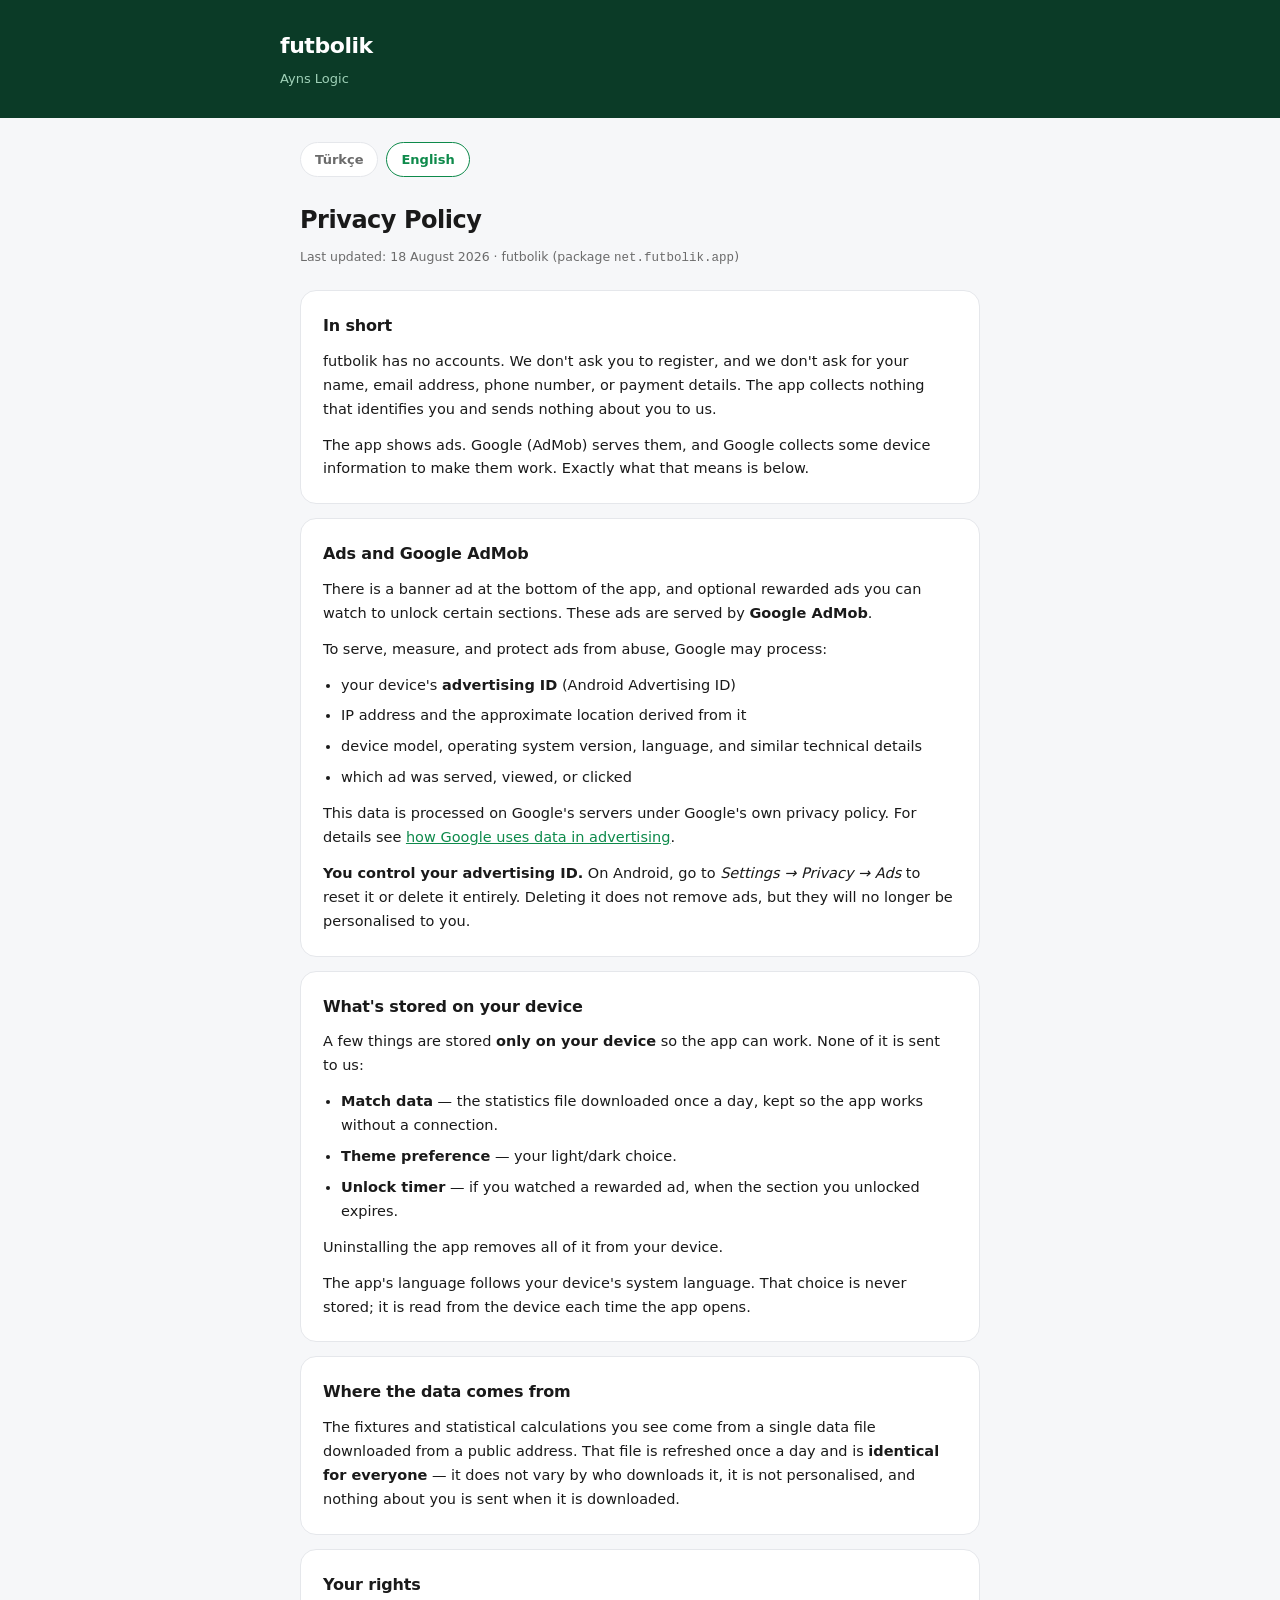
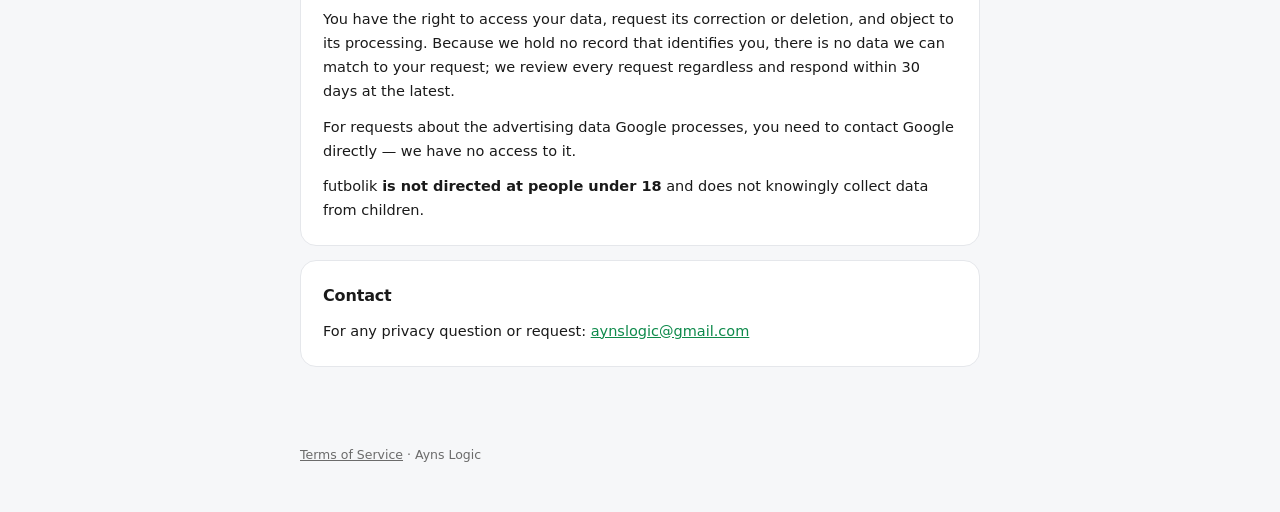
==== privacy-en.html @ 362550a6 "site: yasal sayfalar, acilis sayfasi ve veri" ====
<!doctype html>
<html lang="en">
<head>
<meta charset="utf-8">
<meta name="viewport" content="width=device-width, initial-scale=1">
<title>Privacy Policy — futbolik</title>
<meta name="description" content="Privacy policy for the futbolik Android app: what is collected, what ads do, and what is stored on your device.">
<link rel="stylesheet" href="assets/legal.css">
</head>
<body>

<header>
  <div class="wrap">
    <a class="brand" href="./">futbolik</a>
    <p>Ayns Logic</p>
  </div>
</header>

<main>
  <nav class="langs">
    <a href="privacy.html">Türkçe</a>
    <a href="privacy-en.html" aria-current="true">English</a>
  </nav>

  <h1>Privacy Policy</h1>
  <p class="updated">Last updated: 18 August 2026 · futbolik (package <code>net.futbolik.app</code>)</p>

  <section>
    <h2>In short</h2>
    <p>futbolik has no accounts. We don't ask you to register, and we don't ask for your name, email address, phone number, or payment details. The app collects nothing that identifies you and sends nothing about you to us.</p>
    <p>The app shows ads. Google (AdMob) serves them, and Google collects some device information to make them work. Exactly what that means is below.</p>
  </section>

  <section>
    <h2>Ads and Google AdMob</h2>
    <p>There is a banner ad at the bottom of the app, and optional rewarded ads you can watch to unlock certain sections. These ads are served by <strong>Google AdMob</strong>.</p>
    <p>To serve, measure, and protect ads from abuse, Google may process:</p>
    <ul>
      <li>your device's <strong>advertising ID</strong> (Android Advertising ID)</li>
      <li>IP address and the approximate location derived from it</li>
      <li>device model, operating system version, language, and similar technical details</li>
      <li>which ad was served, viewed, or clicked</li>
    </ul>
    <p>This data is processed on Google's servers under Google's own privacy policy. For details see <a href="https://policies.google.com/technologies/ads" rel="noopener">how Google uses data in advertising</a>.</p>
    <p><strong>You control your advertising ID.</strong> On Android, go to <em>Settings → Privacy → Ads</em> to reset it or delete it entirely. Deleting it does not remove ads, but they will no longer be personalised to you.</p>
  </section>

  <section>
    <h2>What's stored on your device</h2>
    <p>A few things are stored <strong>only on your device</strong> so the app can work. None of it is sent to us:</p>
    <ul>
      <li><strong>Match data</strong> — the statistics file downloaded once a day, kept so the app works without a connection.</li>
      <li><strong>Theme preference</strong> — your light/dark choice.</li>
      <li><strong>Unlock timer</strong> — if you watched a rewarded ad, when the section you unlocked expires.</li>
    </ul>
    <p>Uninstalling the app removes all of it from your device.</p>
    <p>The app's language follows your device's system language. That choice is never stored; it is read from the device each time the app opens.</p>
  </section>

  <section>
    <h2>Where the data comes from</h2>
    <p>The fixtures and statistical calculations you see come from a single data file downloaded from a public address. That file is refreshed once a day and is <strong>identical for everyone</strong> — it does not vary by who downloads it, it is not personalised, and nothing about you is sent when it is downloaded.</p>
  </section>

  <section>
    <h2>Your rights</h2>
    <p>You have the right to access your data, request its correction or deletion, and object to its processing. Because we hold no record that identifies you, there is no data we can match to your request; we review every request regardless and respond within 30 days at the latest.</p>
    <p>For requests about the advertising data Google processes, you need to contact Google directly — we have no access to it.</p>
    <p>futbolik <strong>is not directed at people under 18</strong> and does not knowingly collect data from children.</p>
  </section>

  <section>
    <h2>Contact</h2>
    <p>For any privacy question or request: <a href="mailto:aynslogic@gmail.com">aynslogic@gmail.com</a></p>
  </section>
</main>

<footer>
  <a href="terms-en.html">Terms of Service</a> · Ayns Logic
</footer>

</body>
</html>
---- assets/legal.css ----
/* futbolik yasal sayfaları - gizlilik ve şartlar.
   Uygulamanın palet ve tipografisiyle aynı dilde, ama tek dosyalık statik
   sayfalar oldukları için font CDN'den değil sistem yığınından geliyor:
   bu sayfaları çoğunlukla Play'in inceleme ekibi ve arada bir kullanıcı
   açacak, 300 KB font indirtmenin anlamı yok. */
:root {
  --bg: #f6f7f9;
  --card: #ffffff;
  --border: #e5e7eb;
  --text: #1a1a1a;
  --muted: #6b6b6b;
  --accent: #0e8a4b;
  --chrome: #0b3b27;
}
@media (prefers-color-scheme: dark) {
  :root {
    --bg: #131519;
    --card: #1c1f24;
    --border: #2a2e34;
    --text: #edeef0;
    --muted: #9aa1ac;
    --accent: #34d399;
    --chrome: #0b3b27;
  }
}

* { box-sizing: border-box; margin: 0; padding: 0; }

body {
  background: var(--bg);
  color: var(--text);
  font-family: system-ui, -apple-system, "Segoe UI", Roboto, sans-serif;
  line-height: 1.65;
  -webkit-font-smoothing: antialiased;
}

header {
  background: var(--chrome);
  padding: 28px 20px;
}
header .wrap { max-width: 720px; margin: 0 auto; }
header a.brand {
  color: #fff;
  font-size: 22px;
  font-weight: 700;
  letter-spacing: -0.02em;
  text-decoration: none;
}
header p { color: #9fd0b7; font-size: 13px; margin-top: 4px; }

main { max-width: 720px; margin: 0 auto; padding: 24px 20px 64px; }

nav.langs {
  display: flex;
  gap: 8px;
  margin-bottom: 24px;
}
nav.langs a {
  border: 1px solid var(--border);
  background: var(--card);
  border-radius: 999px;
  padding: 6px 14px;
  font-size: 13px;
  font-weight: 600;
  color: var(--muted);
  text-decoration: none;
}
nav.langs a[aria-current="true"] {
  border-color: var(--accent);
  color: var(--accent);
}

section {
  background: var(--card);
  border: 1px solid var(--border);
  border-radius: 16px;
  padding: 22px;
  margin-bottom: 14px;
}

h1 { font-size: 24px; font-weight: 700; margin-bottom: 6px; letter-spacing: -0.02em; }
h2 { font-size: 16px; font-weight: 650; margin-bottom: 10px; letter-spacing: -0.01em; }
p  { font-size: 14.5px; color: var(--text); margin-bottom: 12px; }
p:last-child { margin-bottom: 0; }
ul { margin: 0 0 12px 18px; }
li { font-size: 14.5px; margin-bottom: 7px; }
a { color: var(--accent); }
.updated { font-size: 12.5px; color: var(--muted); margin-bottom: 22px; }
.lead { color: var(--muted); font-size: 14px; }

footer {
  max-width: 720px;
  margin: 0 auto;
  padding: 0 20px 48px;
  font-size: 12.5px;
  color: var(--muted);
}
footer a { color: var(--muted); }
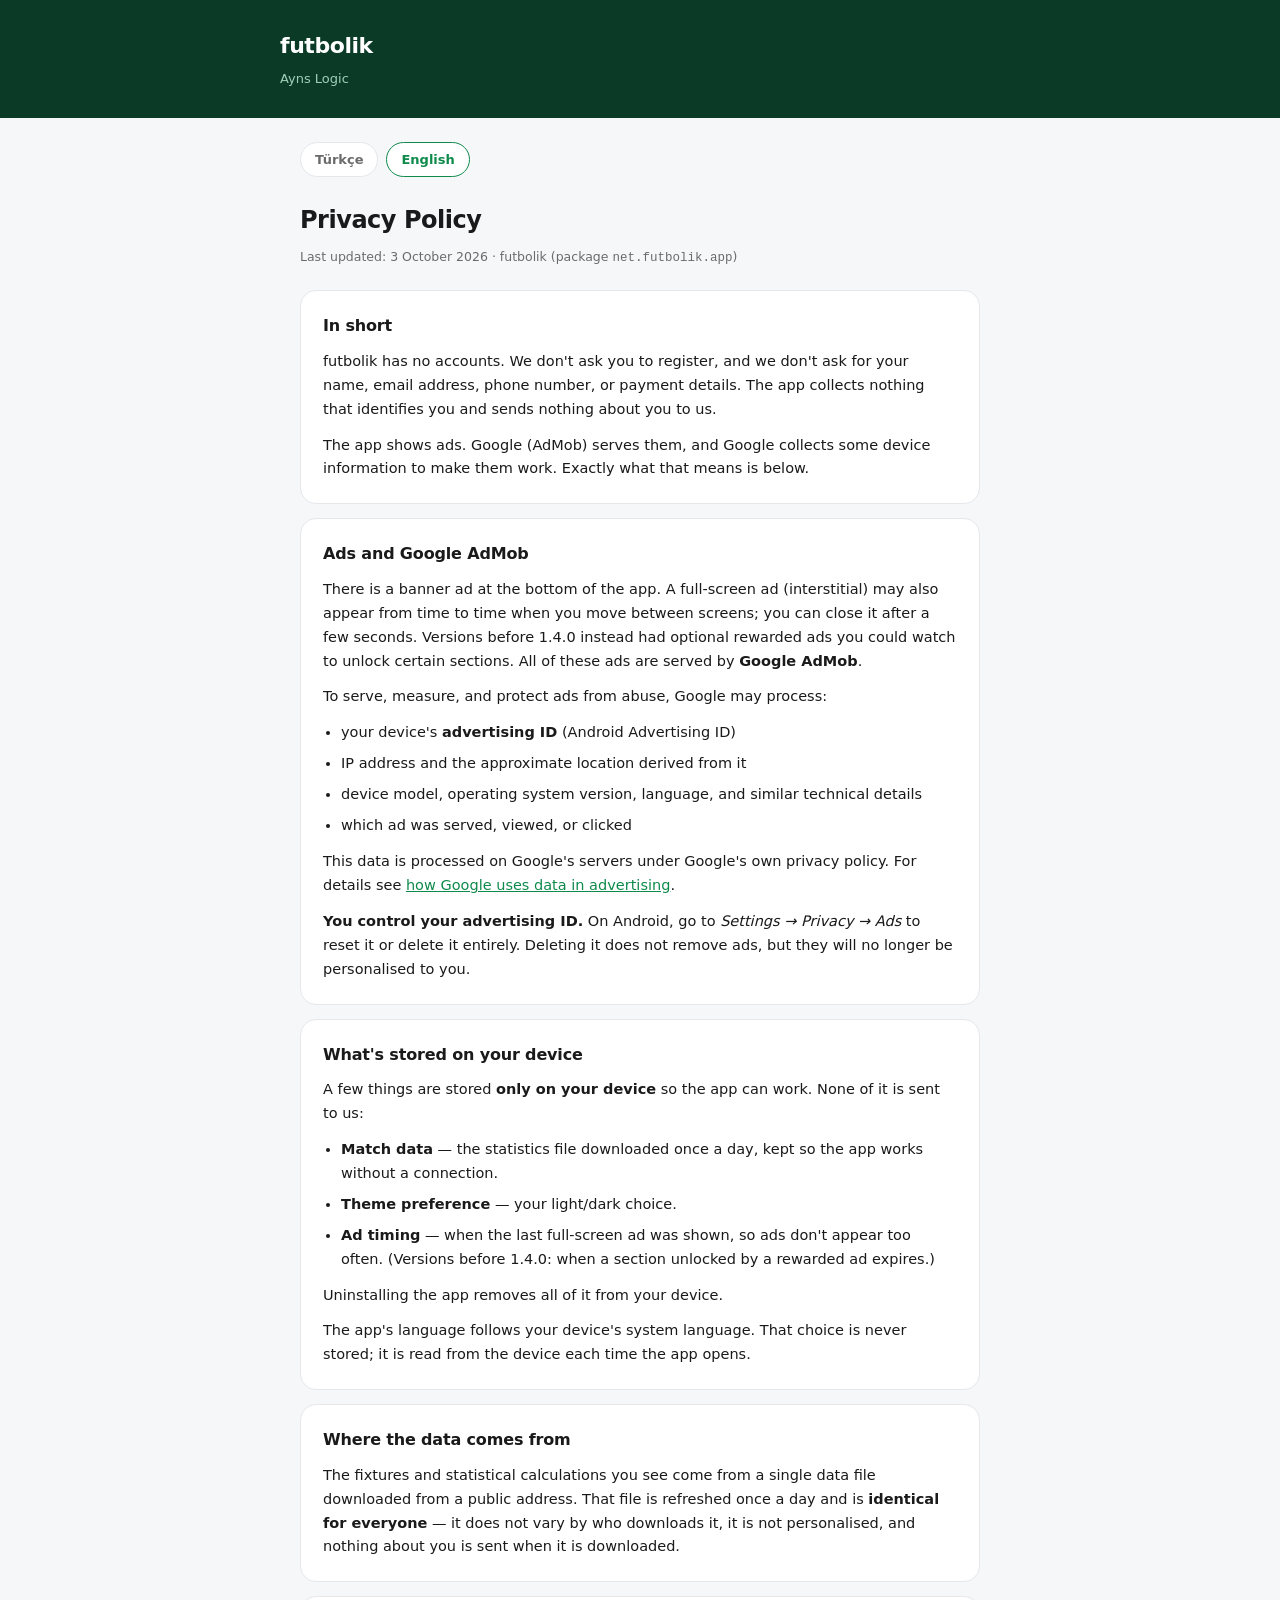
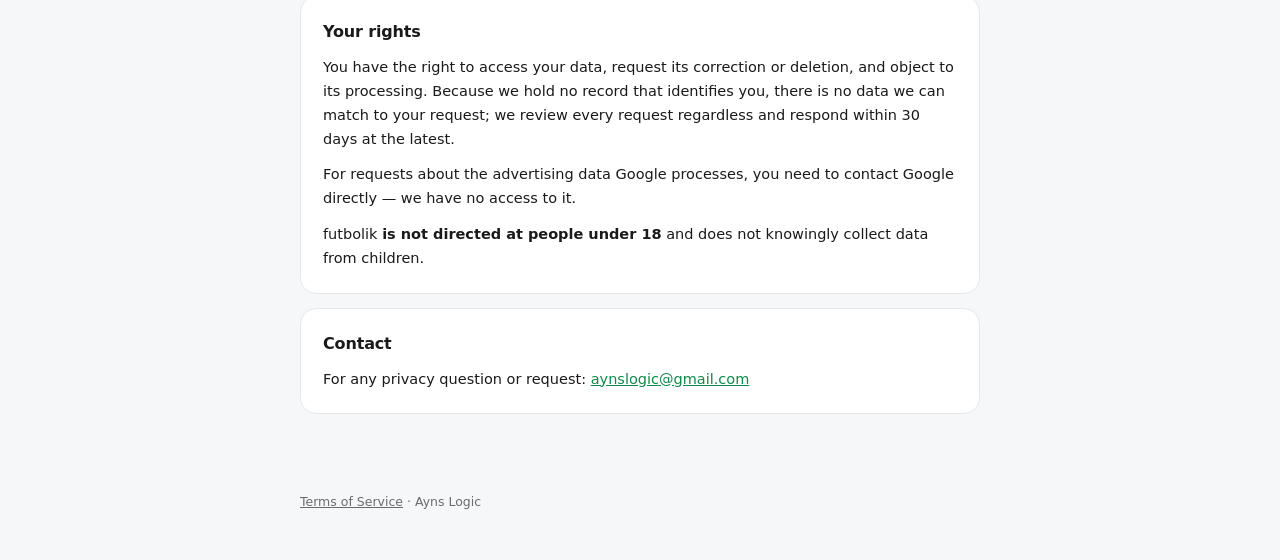
==== commit bf69cefa: "data: 2026-10-04T05:45Z" ====
--- a/privacy-en.html
+++ b/privacy-en.html
@@ -23,7 +23,7 @@
   </nav>
 
   <h1>Privacy Policy</h1>
-  <p class="updated">Last updated: 18 August 2026 · futbolik (package <code>net.futbolik.app</code>)</p>
+  <p class="updated">Last updated: 3 October 2026 · futbolik (package <code>net.futbolik.app</code>)</p>
 
   <section>
     <h2>In short</h2>
@@ -33,7 +33,7 @@
 
   <section>
     <h2>Ads and Google AdMob</h2>
-    <p>There is a banner ad at the bottom of the app, and optional rewarded ads you can watch to unlock certain sections. These ads are served by <strong>Google AdMob</strong>.</p>
+    <p>There is a banner ad at the bottom of the app. A full-screen ad (interstitial) may also appear from time to time when you move between screens; you can close it after a few seconds. Versions before 1.4.0 instead had optional rewarded ads you could watch to unlock certain sections. All of these ads are served by <strong>Google AdMob</strong>.</p>
     <p>To serve, measure, and protect ads from abuse, Google may process:</p>
     <ul>
       <li>your device's <strong>advertising ID</strong> (Android Advertising ID)</li>
@@ -51,7 +51,7 @@
     <ul>
       <li><strong>Match data</strong> — the statistics file downloaded once a day, kept so the app works without a connection.</li>
       <li><strong>Theme preference</strong> — your light/dark choice.</li>
-      <li><strong>Unlock timer</strong> — if you watched a rewarded ad, when the section you unlocked expires.</li>
+      <li><strong>Ad timing</strong> — when the last full-screen ad was shown, so ads don't appear too often. (Versions before 1.4.0: when a section unlocked by a rewarded ad expires.)</li>
     </ul>
     <p>Uninstalling the app removes all of it from your device.</p>
     <p>The app's language follows your device's system language. That choice is never stored; it is read from the device each time the app opens.</p>
